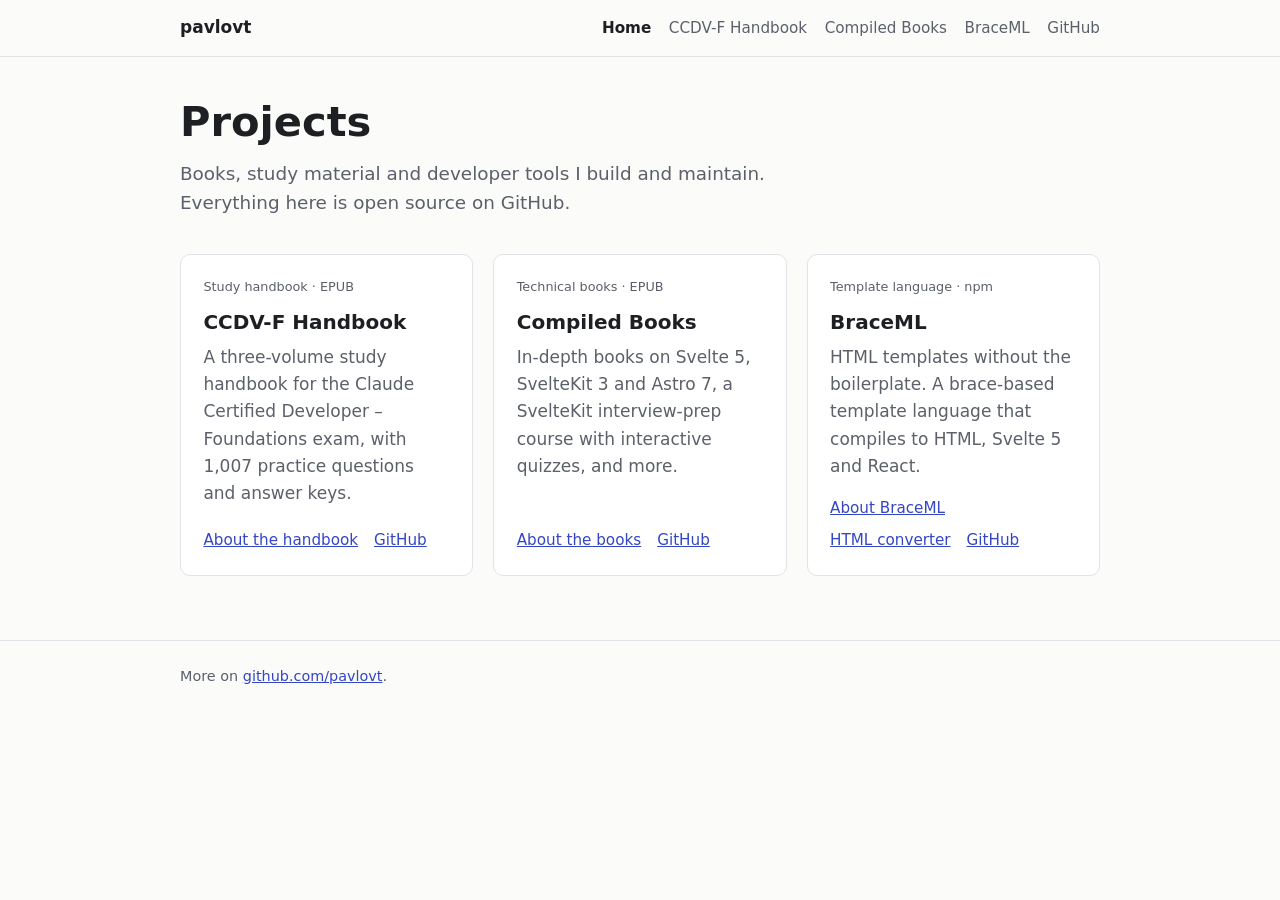
==== index.html @ 821352b3 "Turn the site into a project portfolio with a BraceML converter The home page now introduces the CCD" ====
<!doctype html>
<html lang="en">
<head>
<meta charset="utf-8">
<meta name="viewport" content="width=device-width, initial-scale=1">
<meta name="color-scheme" content="light dark">
<title>pavlovt · Projects</title>
<meta name="description" content="Projects by pavlovt: the CCDV-F study handbook, compiled technical books on Svelte, SvelteKit and Astro, and the BraceML template language.">
<link rel="stylesheet" href="style.css">
</head>
<body>
<header class="site-header">
  <div class="wrap">
    <a class="brand" href="./">pavlovt</a>
    <nav>
      <a href="./" aria-current="page">Home</a>
      <a href="projects/ccdv-f-handbook/">CCDV-F Handbook</a>
      <a href="projects/compiled-books/">Compiled Books</a>
      <a href="projects/braceml/">BraceML</a>
      <a href="https://github.com/pavlovt">GitHub</a>
    </nav>
  </div>
</header>

<main class="wrap">
  <h1>Projects</h1>
  <p class="lead">Books, study material and developer tools I build and maintain. Everything here is open source on GitHub.</p>

  <div class="cards">
    <article class="card">
      <span class="tag">Study handbook · EPUB</span>
      <h2>CCDV-F Handbook</h2>
      <p>A three-volume study handbook for the Claude Certified Developer – Foundations exam, with 1,007 practice questions and answer keys.</p>
      <div class="links">
        <a href="projects/ccdv-f-handbook/">About the handbook</a>
        <a href="https://github.com/pavlovt/ccdv-f-handbook">GitHub</a>
      </div>
    </article>

    <article class="card">
      <span class="tag">Technical books · EPUB</span>
      <h2>Compiled Books</h2>
      <p>In-depth books on Svelte 5, SvelteKit 3 and Astro 7, a SvelteKit interview-prep course with interactive quizzes, and more.</p>
      <div class="links">
        <a href="projects/compiled-books/">About the books</a>
        <a href="https://github.com/pavlovt/compiled-books">GitHub</a>
      </div>
    </article>

    <article class="card">
      <span class="tag">Template language · npm</span>
      <h2>BraceML</h2>
      <p>HTML templates without the boilerplate. A brace-based template language that compiles to HTML, Svelte 5 and React.</p>
      <div class="links">
        <a href="projects/braceml/">About BraceML</a>
        <a href="projects/braceml/#converter">HTML converter</a>
        <a href="https://github.com/pavlovt/braceml">GitHub</a>
      </div>
    </article>
  </div>
</main>

<footer class="site-footer">
  <div class="wrap">More on <a href="https://github.com/pavlovt">github.com/pavlovt</a>.</div>
</footer>
</body>
</html>
---- style.css ----
:root {
  color-scheme: light dark;
  --bg: light-dark(#fbfbfa, #16181c);
  --surface: light-dark(#ffffff, #1f2228);
  --text: light-dark(#1d1f23, #e6e7ea);
  --muted: light-dark(#5b606a, #a3a8b3);
  --border: light-dark(#e2e3e6, #2f333b);
  --accent: light-dark(#3346c4, #93a4ff);
  --accent-text: light-dark(#ffffff, #10131f);
  --code-bg: light-dark(#f2f3f5, #262a31);
  --radius: 10px;
  accent-color: var(--accent);
}

* { box-sizing: border-box; }

body {
  margin: 0;
  background: var(--bg);
  color: var(--text);
  font: 17px/1.6 system-ui, -apple-system, "Segoe UI", Roboto, sans-serif;
}

a { color: var(--accent); }
a:hover { text-decoration-thickness: 2px; }

.wrap {
  max-width: 60rem;
  margin: 0 auto;
  padding-inline: 1.25rem;
}

/* header */
.site-header { border-bottom: 1px solid var(--border); }
.site-header .wrap {
  display: flex;
  flex-wrap: wrap;
  align-items: center;
  gap: 0.5rem 1.5rem;
  padding-block: 0.9rem;
}
.brand {
  font-weight: 700;
  color: var(--text);
  text-decoration: none;
  margin-right: auto;
}
.site-header nav { display: flex; flex-wrap: wrap; gap: 0.25rem 1.1rem; }
.site-header nav a { color: var(--muted); text-decoration: none; font-size: 0.95rem; }
.site-header nav a:hover,
.site-header nav a[aria-current="page"] { color: var(--text); }
.site-header nav a[aria-current="page"] { font-weight: 600; }

main { padding-block: 2.5rem 4rem; }

h1 { font-size: clamp(1.9rem, 5vw, 2.6rem); line-height: 1.2; margin: 0 0 0.75rem; }
h2 { font-size: 1.45rem; margin: 2.75rem 0 0.75rem; }
h3 { font-size: 1.1rem; margin: 1.5rem 0 0.4rem; }
.lead { font-size: 1.15rem; color: var(--muted); max-width: 42rem; margin-top: 0; }
.muted { color: var(--muted); }
.small { font-size: 0.9rem; }

/* project cards */
.cards {
  display: grid;
  grid-template-columns: repeat(auto-fill, minmax(16rem, 1fr));
  gap: 1.25rem;
  margin-top: 2.25rem;
}
.card {
  display: flex;
  flex-direction: column;
  background: var(--surface);
  border: 1px solid var(--border);
  border-radius: var(--radius);
  padding: 1.4rem;
}
.card h2 { margin: 0 0 0.4rem; font-size: 1.25rem; }
.card p { margin: 0 0 1rem; color: var(--muted); }
.card .links { margin-top: auto; display: flex; flex-wrap: wrap; gap: 0.5rem 1rem; font-size: 0.95rem; }
.tag {
  display: inline-block;
  font-size: 0.8rem;
  color: var(--muted);
  margin-bottom: 0.5rem;
}

/* buttons */
.button, button {
  display: inline-block;
  font: inherit;
  font-size: 0.95rem;
  font-weight: 600;
  padding: 0.5rem 1rem;
  border-radius: 8px;
  border: 1px solid var(--accent);
  background: var(--accent);
  color: var(--accent-text);
  text-decoration: none;
  cursor: pointer;
}
.button.secondary, button.secondary {
  background: transparent;
  color: var(--accent);
}
.actions { display: flex; flex-wrap: wrap; gap: 0.6rem; margin: 1.25rem 0; }

/* tables and code */
.table-scroll { overflow-x: auto; }
table { border-collapse: collapse; width: 100%; font-size: 0.95rem; }
th, td { text-align: left; padding: 0.55rem 0.75rem; border-bottom: 1px solid var(--border); vertical-align: top; }
th { font-weight: 600; }

code, pre, textarea {
  font-family: ui-monospace, "Cascadia Code", Consolas, Menlo, monospace;
  font-size: 0.9rem;
}
code { background: var(--code-bg); padding: 0.1em 0.35em; border-radius: 4px; }
pre {
  background: var(--code-bg);
  padding: 1rem;
  border-radius: 8px;
  overflow-x: auto;
  line-height: 1.5;
}
pre code { background: none; padding: 0; }

.compare {
  display: grid;
  grid-template-columns: repeat(auto-fit, minmax(17rem, 1fr));
  gap: 1rem;
}
.compare h3 { margin-top: 0.5rem; }

ul.features li { margin-bottom: 0.3rem; }

/* converter */
.converter {
  background: var(--surface);
  border: 1px solid var(--border);
  border-radius: var(--radius);
  padding: 1.25rem;
}
.converter label { display: block; font-weight: 600; margin-bottom: 0.35rem; }
.converter .panes {
  display: grid;
  grid-template-columns: repeat(auto-fit, minmax(17rem, 1fr));
  gap: 1rem;
}
.converter textarea {
  width: 100%;
  min-height: 18rem;
  resize: vertical;
  padding: 0.75rem;
  border: 1px solid var(--border);
  border-radius: 8px;
  background: var(--bg);
  color: var(--text);
  line-height: 1.5;
  tab-size: 2;
}
.converter .options { display: flex; flex-wrap: wrap; align-items: center; gap: 0.75rem 1.25rem; margin-top: 1rem; }
.converter .options label { display: inline-flex; align-items: center; gap: 0.4rem; font-weight: 400; margin: 0; }
.converter .status { min-height: 1.5em; margin: 0.75rem 0 0; font-size: 0.9rem; color: var(--muted); }
.converter .status.error { color: light-dark(#b3261e, #ff8a80); }

.site-footer { border-top: 1px solid var(--border); padding-block: 1.5rem; color: var(--muted); font-size: 0.9rem; }
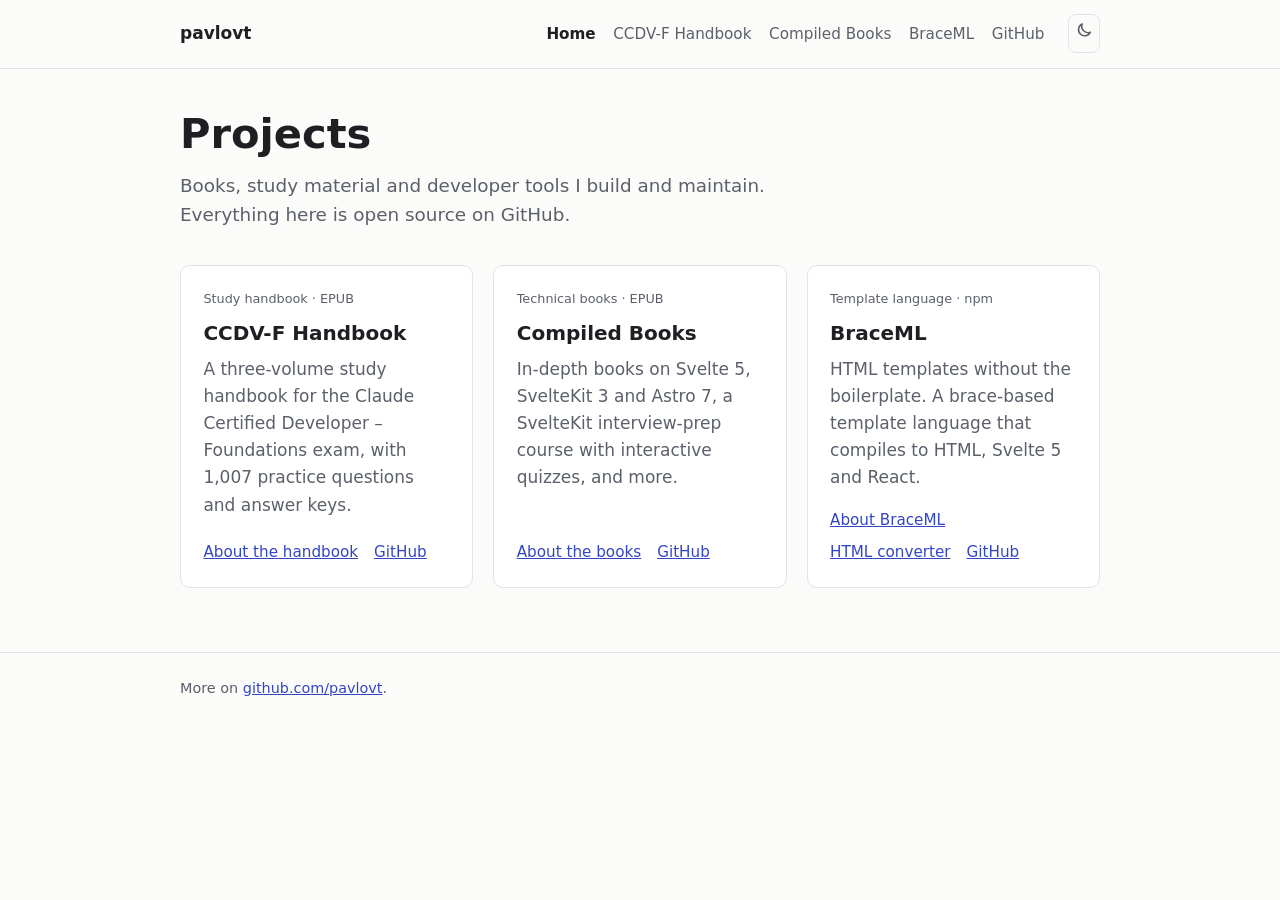
==== commit 13e5aaf3: "Add a light/dark theme toggle to every page The site still follows the system setting by default. Th" ====
--- a/index.html
+++ b/index.html
@@ -4,9 +4,11 @@
 <meta charset="utf-8">
 <meta name="viewport" content="width=device-width, initial-scale=1">
 <meta name="color-scheme" content="light dark">
+<script>try { document.querySelector('meta[name="color-scheme"]').content = localStorage.getItem('color-scheme') ?? 'light dark'; } catch {}</script>
 <title>pavlovt · Projects</title>
 <meta name="description" content="Projects by pavlovt: the CCDV-F study handbook, compiled technical books on Svelte, SvelteKit and Astro, and the BraceML template language.">
 <link rel="stylesheet" href="style.css">
+<script src="theme.js" defer></script>
 </head>
 <body>
 <header class="site-header">
@@ -19,6 +21,10 @@
       <a href="projects/braceml/">BraceML</a>
       <a href="https://github.com/pavlovt">GitHub</a>
     </nav>
+    <button type="button" class="theme-toggle" id="theme-toggle">
+      <span class="to-dark"><svg viewBox="0 0 24 24" aria-hidden="true"><path d="M20 14.5A8 8 0 0 1 9.5 4a8 8 0 1 0 10.5 10.5Z"/></svg><span class="visually-hidden">Switch to dark theme</span></span>
+      <span class="to-light"><svg viewBox="0 0 24 24" aria-hidden="true"><circle cx="12" cy="12" r="4"/><path d="M12 2v2M12 20v2M4.9 4.9l1.4 1.4M17.7 17.7l1.4 1.4M2 12h2M20 12h2M4.9 19.1l1.4-1.4M17.7 6.3l1.4-1.4"/></svg><span class="visually-hidden">Switch to light theme</span></span>
+    </button>
   </div>
 </header>
 
--- a/style.css
+++ b/style.css
@@ -165,3 +165,47 @@
 .converter .status.error { color: light-dark(#b3261e, #ff8a80); }
 
 .site-footer { border-top: 1px solid var(--border); padding-block: 1.5rem; color: var(--muted); font-size: 0.9rem; }
+
+/* theme override: theme.js sets the color-scheme meta to light, dark or "light dark" (system) */
+:root:has(> head > meta[name="color-scheme"][content="dark"]) { color-scheme: dark; }
+:root:has(> head > meta[name="color-scheme"][content="light"]) { color-scheme: light; }
+
+.theme-toggle {
+  display: inline-flex;
+  padding: 0.35rem;
+  background: transparent;
+  border: 1px solid var(--border);
+  border-radius: 8px;
+  color: var(--muted);
+}
+.theme-toggle:hover { color: var(--text); }
+.theme-toggle svg {
+  width: 1.15rem;
+  height: 1.15rem;
+  fill: none;
+  stroke: currentColor;
+  stroke-width: 2;
+  stroke-linecap: round;
+  stroke-linejoin: round;
+}
+.theme-toggle .to-light { display: none; }
+:root:has(> head > meta[name="color-scheme"][content="dark"]) .theme-toggle .to-dark { display: none; }
+:root:has(> head > meta[name="color-scheme"][content="dark"]) .theme-toggle .to-light { display: inline; }
+@media (prefers-color-scheme: dark) {
+  :root:has(> head > meta[name="color-scheme"][content="light dark"]) .theme-toggle .to-dark { display: none; }
+  :root:has(> head > meta[name="color-scheme"][content="light dark"]) .theme-toggle .to-light { display: inline; }
+}
+
+.visually-hidden {
+  position: absolute;
+  width: 1px;
+  height: 1px;
+  overflow: hidden;
+  clip-path: inset(50%);
+  white-space: nowrap;
+}
+
+@media (width < 40rem) {
+  .theme-toggle { order: 1; }
+  .site-header nav { order: 2; flex-basis: 100%; }
+}
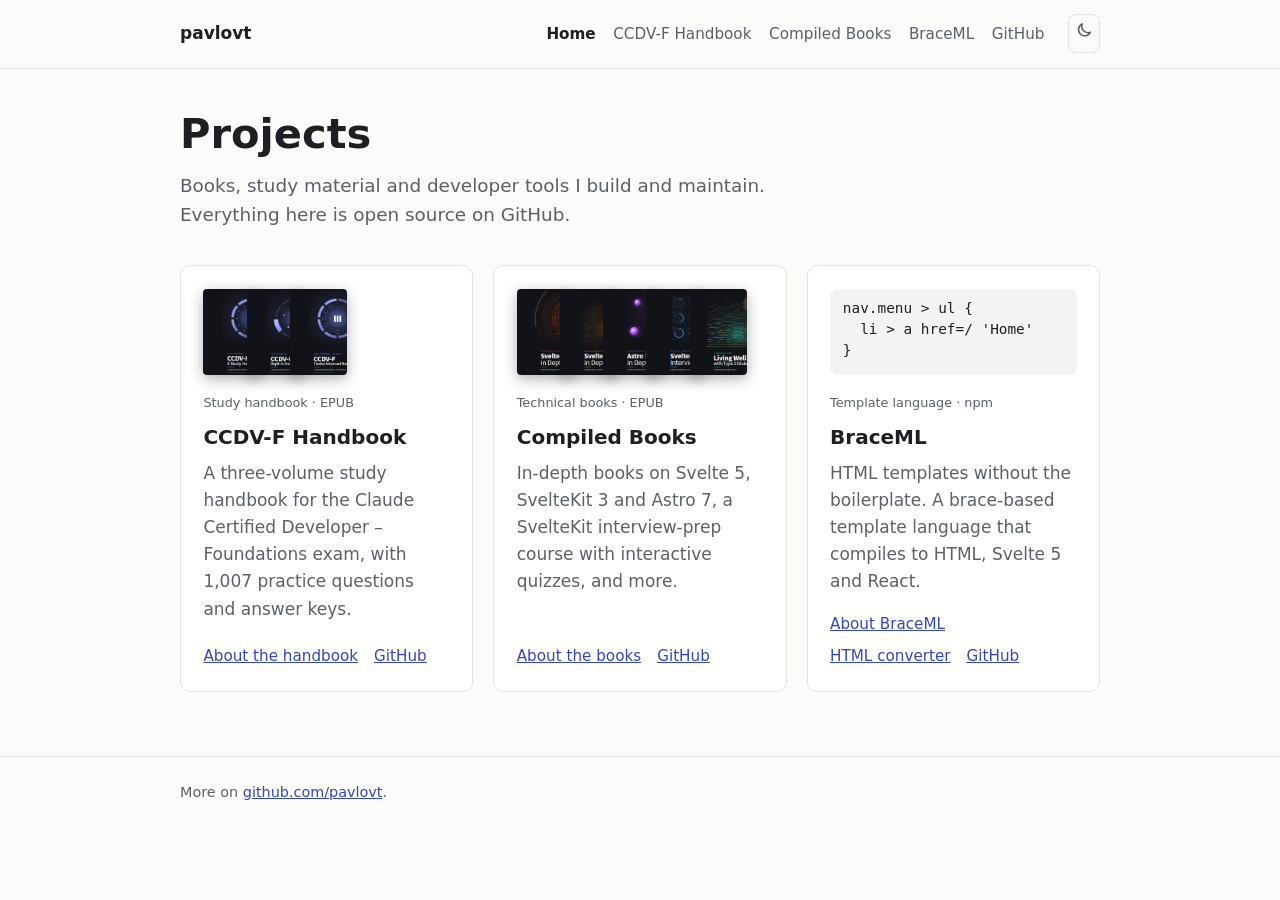
==== commit 7cd0cf20: "Show covers on the home page and make them smaller The home page cards for the handbook and the comp" ====
--- a/index.html
+++ b/index.html
@@ -7,7 +7,7 @@
 <script>try { document.querySelector('meta[name="color-scheme"]').content = localStorage.getItem('color-scheme') ?? 'light dark'; } catch {}</script>
 <title>pavlovt · Projects</title>
 <meta name="description" content="Projects by pavlovt: the CCDV-F study handbook, compiled technical books on Svelte, SvelteKit and Astro, and the BraceML template language.">
-<link rel="stylesheet" href="style.css">
+<link rel="stylesheet" href="style.css?v=4">
 <script src="theme.js" defer></script>
 </head>
 <body>
@@ -34,6 +34,7 @@
 
   <div class="cards">
     <article class="card">
+      <a class="covers" href="projects/ccdv-f-handbook/" tabindex="-1" aria-hidden="true"><img src="covers/ccdv-f-vol1.png" width="300" height="450" alt=""><img src="covers/ccdv-f-vol2.png" width="300" height="450" alt=""><img src="covers/ccdv-f-vol3.png" width="300" height="450" alt=""></a>
       <span class="tag">Study handbook · EPUB</span>
       <h2>CCDV-F Handbook</h2>
       <p>A three-volume study handbook for the Claude Certified Developer – Foundations exam, with 1,007 practice questions and answer keys.</p>
@@ -44,6 +45,7 @@
     </article>
 
     <article class="card">
+      <a class="covers" href="projects/compiled-books/" tabindex="-1" aria-hidden="true"><img src="covers/svelte-5-in-depth.png" width="300" height="450" alt=""><img src="covers/sveltekit-3-in-depth.png" width="300" height="450" alt=""><img src="covers/astro-7-in-depth.png" width="300" height="450" alt=""><img src="covers/sveltekit-interview-prep.png" width="300" height="450" alt=""><img src="covers/living-well-with-type-2-diabetes.png" width="300" height="450" alt=""></a>
       <span class="tag">Technical books · EPUB</span>
       <h2>Compiled Books</h2>
       <p>In-depth books on Svelte 5, SvelteKit 3 and Astro 7, a SvelteKit interview-prep course with interactive quizzes, and more.</p>
@@ -54,6 +56,9 @@
     </article>
 
     <article class="card">
+      <pre class="card-code" aria-hidden="true"><code>nav.menu &gt; ul {
+  li &gt; a href=/ 'Home'
+}</code></pre>
       <span class="tag">Template language · npm</span>
       <h2>BraceML</h2>
       <p>HTML templates without the boilerplate. A brace-based template language that compiles to HTML, Svelte 5 and React.</p>
--- a/style.css
+++ b/style.css
@@ -209,3 +209,48 @@
   .theme-toggle { order: 1; }
   .site-header nav { order: 2; flex-basis: 100%; }
 }
+
+/* book list: one book per row, cover | description | download */
+.book-list { width: 100%; border-collapse: collapse; margin-top: 0.5rem; }
+.book-list td { border: 0; padding: 0.9rem 1.5rem 0.9rem 0; vertical-align: middle; }
+.book-list td.cover { width: 5.5rem; }
+.book-list img {
+  display: block;
+  width: 5.5rem;
+  height: auto;
+  aspect-ratio: 2 / 3;
+  border-radius: 4px;
+  box-shadow: 0 6px 20px rgb(0 0 0 / 0.28);
+}
+.book-list .about strong { display: block; font-size: 1.05rem; margin-bottom: 0.25rem; }
+.book-list .about span { color: var(--muted); }
+.book-list td.get { padding-right: 0; text-align: right; white-space: nowrap; }
+@media (prefers-reduced-motion: no-preference) {
+  .book-list img { transition: transform 0.2s ease; }
+  .book-list a:hover img { transform: translateY(-3px); }
+}
+@media (width < 40rem) {
+  .book-list td { padding-right: 0.75rem; font-size: 0.92rem; }
+  .book-list td.cover, .book-list img { width: 3.75rem; }
+  .book-list td.get { white-space: normal; }
+  .book-list td.get .button { padding: 0.4rem 0.6rem; font-size: 0.85rem; text-align: center; }
+}
+
+/* home page cards: a strip of covers, or a code sample for BraceML */
+.card .covers { display: flex; margin-bottom: 1.1rem; }
+.card .covers img {
+  width: 3.6rem;
+  height: auto;
+  aspect-ratio: 2 / 3;
+  border-radius: 4px;
+  box-shadow: 0 4px 14px rgb(0 0 0 / 0.3);
+}
+.card .covers img + img { margin-left: -0.9rem; }
+.card-code {
+  margin: 0 0 1.1rem;
+  height: 5.4rem;
+  padding: 0.6rem 0.8rem;
+  font-size: 0.78rem;
+  line-height: 1.45;
+  overflow: hidden;
+}
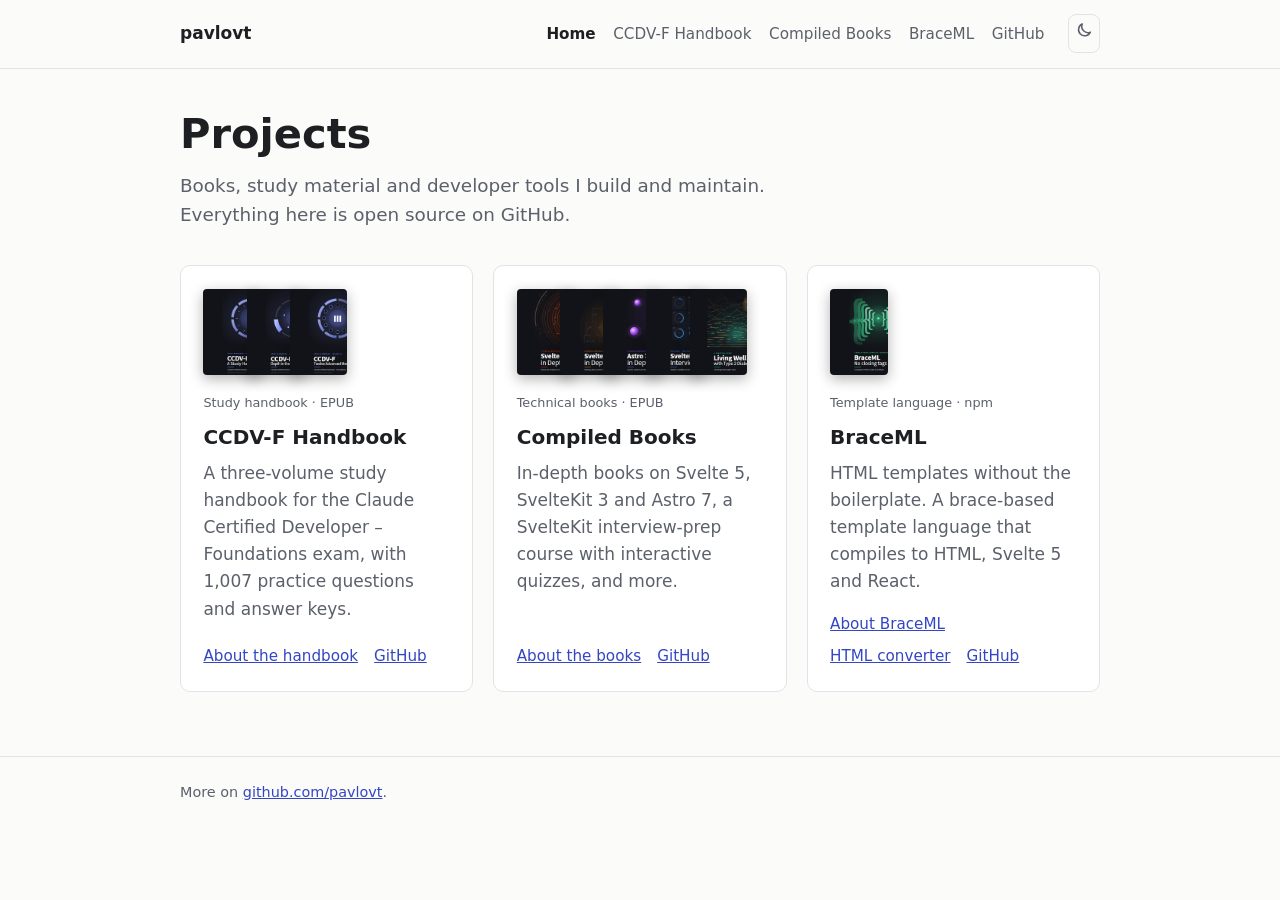
==== commit a37f3962: "Add a BraceML cover to its page and home card A geometric cover of nested braces, made by covers/mak" ====
--- a/index.html
+++ b/index.html
@@ -7,7 +7,7 @@
 <script>try { document.querySelector('meta[name="color-scheme"]').content = localStorage.getItem('color-scheme') ?? 'light dark'; } catch {}</script>
 <title>pavlovt · Projects</title>
 <meta name="description" content="Projects by pavlovt: the CCDV-F study handbook, compiled technical books on Svelte, SvelteKit and Astro, and the BraceML template language.">
-<link rel="stylesheet" href="style.css?v=4">
+<link rel="stylesheet" href="style.css?v=5">
 <script src="theme.js" defer></script>
 </head>
 <body>
@@ -56,9 +56,7 @@
     </article>
 
     <article class="card">
-      <pre class="card-code" aria-hidden="true"><code>nav.menu &gt; ul {
-  li &gt; a href=/ 'Home'
-}</code></pre>
+      <a class="covers" href="projects/braceml/" tabindex="-1" aria-hidden="true"><img src="covers/braceml.png" width="300" height="450" alt=""></a>
       <span class="tag">Template language · npm</span>
       <h2>BraceML</h2>
       <p>HTML templates without the boilerplate. A brace-based template language that compiles to HTML, Svelte 5 and React.</p>
--- a/style.css
+++ b/style.css
@@ -236,7 +236,7 @@
   .book-list td.get .button { padding: 0.4rem 0.6rem; font-size: 0.85rem; text-align: center; }
 }
 
-/* home page cards: a strip of covers, or a code sample for BraceML */
+/* home page cards: a strip of covers */
 .card .covers { display: flex; margin-bottom: 1.1rem; }
 .card .covers img {
   width: 3.6rem;
@@ -246,11 +246,19 @@
   box-shadow: 0 4px 14px rgb(0 0 0 / 0.3);
 }
 .card .covers img + img { margin-left: -0.9rem; }
-.card-code {
-  margin: 0 0 1.1rem;
-  height: 5.4rem;
-  padding: 0.6rem 0.8rem;
-  font-size: 0.78rem;
-  line-height: 1.45;
-  overflow: hidden;
-}
+
+/* project intro with its cover beside it */
+.hero { display: flex; gap: 2.5rem; align-items: flex-start; }
+.hero > div { flex: 1; }
+.hero-cover {
+  flex-shrink: 0;
+  width: 9rem;
+  height: auto;
+  aspect-ratio: 2 / 3;
+  border-radius: 5px;
+  box-shadow: 0 8px 26px rgb(0 0 0 / 0.3);
+}
+@media (width < 40rem) {
+  .hero { flex-direction: column-reverse; gap: 1.25rem; }
+  .hero-cover { width: 6rem; }
+}
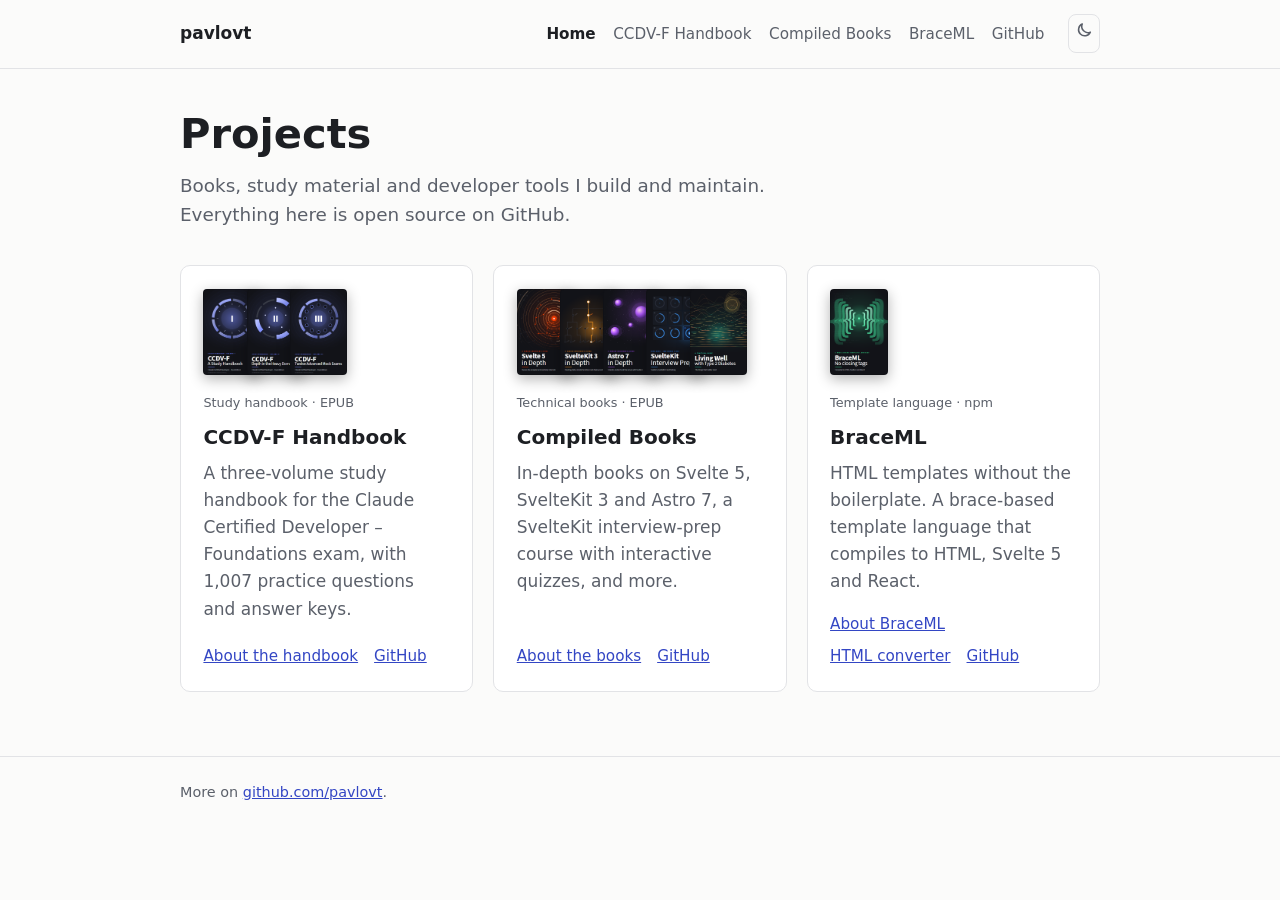
==== commit 59d7b031: "Fix cropped site covers; enlarge them and expand the CCDV-F descriptions Headless Chrome has a minim" ====
--- a/index.html
+++ b/index.html
@@ -7,7 +7,7 @@
 <script>try { document.querySelector('meta[name="color-scheme"]').content = localStorage.getItem('color-scheme') ?? 'light dark'; } catch {}</script>
 <title>pavlovt · Projects</title>
 <meta name="description" content="Projects by pavlovt: the CCDV-F study handbook, compiled technical books on Svelte, SvelteKit and Astro, and the BraceML template language.">
-<link rel="stylesheet" href="style.css?v=5">
+<link rel="stylesheet" href="style.css?v=6">
 <script src="theme.js" defer></script>
 </head>
 <body>
@@ -34,7 +34,7 @@
 
   <div class="cards">
     <article class="card">
-      <a class="covers" href="projects/ccdv-f-handbook/" tabindex="-1" aria-hidden="true"><img src="covers/ccdv-f-vol1.png" width="300" height="450" alt=""><img src="covers/ccdv-f-vol2.png" width="300" height="450" alt=""><img src="covers/ccdv-f-vol3.png" width="300" height="450" alt=""></a>
+      <a class="covers" href="projects/ccdv-f-handbook/" tabindex="-1" aria-hidden="true"><img src="covers/ccdv-f-vol1.png?v=2" width="300" height="450" alt=""><img src="covers/ccdv-f-vol2.png?v=2" width="300" height="450" alt=""><img src="covers/ccdv-f-vol3.png?v=2" width="300" height="450" alt=""></a>
       <span class="tag">Study handbook · EPUB</span>
       <h2>CCDV-F Handbook</h2>
       <p>A three-volume study handbook for the Claude Certified Developer – Foundations exam, with 1,007 practice questions and answer keys.</p>
@@ -45,7 +45,7 @@
     </article>
 
     <article class="card">
-      <a class="covers" href="projects/compiled-books/" tabindex="-1" aria-hidden="true"><img src="covers/svelte-5-in-depth.png" width="300" height="450" alt=""><img src="covers/sveltekit-3-in-depth.png" width="300" height="450" alt=""><img src="covers/astro-7-in-depth.png" width="300" height="450" alt=""><img src="covers/sveltekit-interview-prep.png" width="300" height="450" alt=""><img src="covers/living-well-with-type-2-diabetes.png" width="300" height="450" alt=""></a>
+      <a class="covers" href="projects/compiled-books/" tabindex="-1" aria-hidden="true"><img src="covers/svelte-5-in-depth.png?v=2" width="300" height="450" alt=""><img src="covers/sveltekit-3-in-depth.png?v=2" width="300" height="450" alt=""><img src="covers/astro-7-in-depth.png?v=2" width="300" height="450" alt=""><img src="covers/sveltekit-interview-prep.png?v=2" width="300" height="450" alt=""><img src="covers/living-well-with-type-2-diabetes.png?v=2" width="300" height="450" alt=""></a>
       <span class="tag">Technical books · EPUB</span>
       <h2>Compiled Books</h2>
       <p>In-depth books on Svelte 5, SvelteKit 3 and Astro 7, a SvelteKit interview-prep course with interactive quizzes, and more.</p>
@@ -56,7 +56,7 @@
     </article>
 
     <article class="card">
-      <a class="covers" href="projects/braceml/" tabindex="-1" aria-hidden="true"><img src="covers/braceml.png" width="300" height="450" alt=""></a>
+      <a class="covers" href="projects/braceml/" tabindex="-1" aria-hidden="true"><img src="covers/braceml.png?v=2" width="300" height="450" alt=""></a>
       <span class="tag">Template language · npm</span>
       <h2>BraceML</h2>
       <p>HTML templates without the boilerplate. A brace-based template language that compiles to HTML, Svelte 5 and React.</p>
--- a/style.css
+++ b/style.css
@@ -213,10 +213,11 @@
 /* book list: one book per row, cover | description | download */
 .book-list { width: 100%; border-collapse: collapse; margin-top: 0.5rem; }
 .book-list td { border: 0; padding: 0.9rem 1.5rem 0.9rem 0; vertical-align: middle; }
-.book-list td.cover { width: 5.5rem; }
+.book-list td.cover { width: 6.6rem; text-align: center; }
 .book-list img {
   display: block;
-  width: 5.5rem;
+  width: 6.6rem;
+  margin-inline: auto;
   height: auto;
   aspect-ratio: 2 / 3;
   border-radius: 4px;
@@ -231,7 +232,7 @@
 }
 @media (width < 40rem) {
   .book-list td { padding-right: 0.75rem; font-size: 0.92rem; }
-  .book-list td.cover, .book-list img { width: 3.75rem; }
+  .book-list td.cover, .book-list img { width: 4.5rem; }
   .book-list td.get { white-space: normal; }
   .book-list td.get .button { padding: 0.4rem 0.6rem; font-size: 0.85rem; text-align: center; }
 }
@@ -262,3 +263,9 @@
   .hero { flex-direction: column-reverse; gap: 1.25rem; }
   .hero-cover { width: 6rem; }
 }
+
+/* covers are dark, so a hairline frame shows their full shape on a dark page */
+.book-list img, .card .covers img, .hero-cover {
+  outline: 1px solid light-dark(rgb(0 0 0 / 0.08), rgb(255 255 255 / 0.16));
+  outline-offset: -1px;
+}
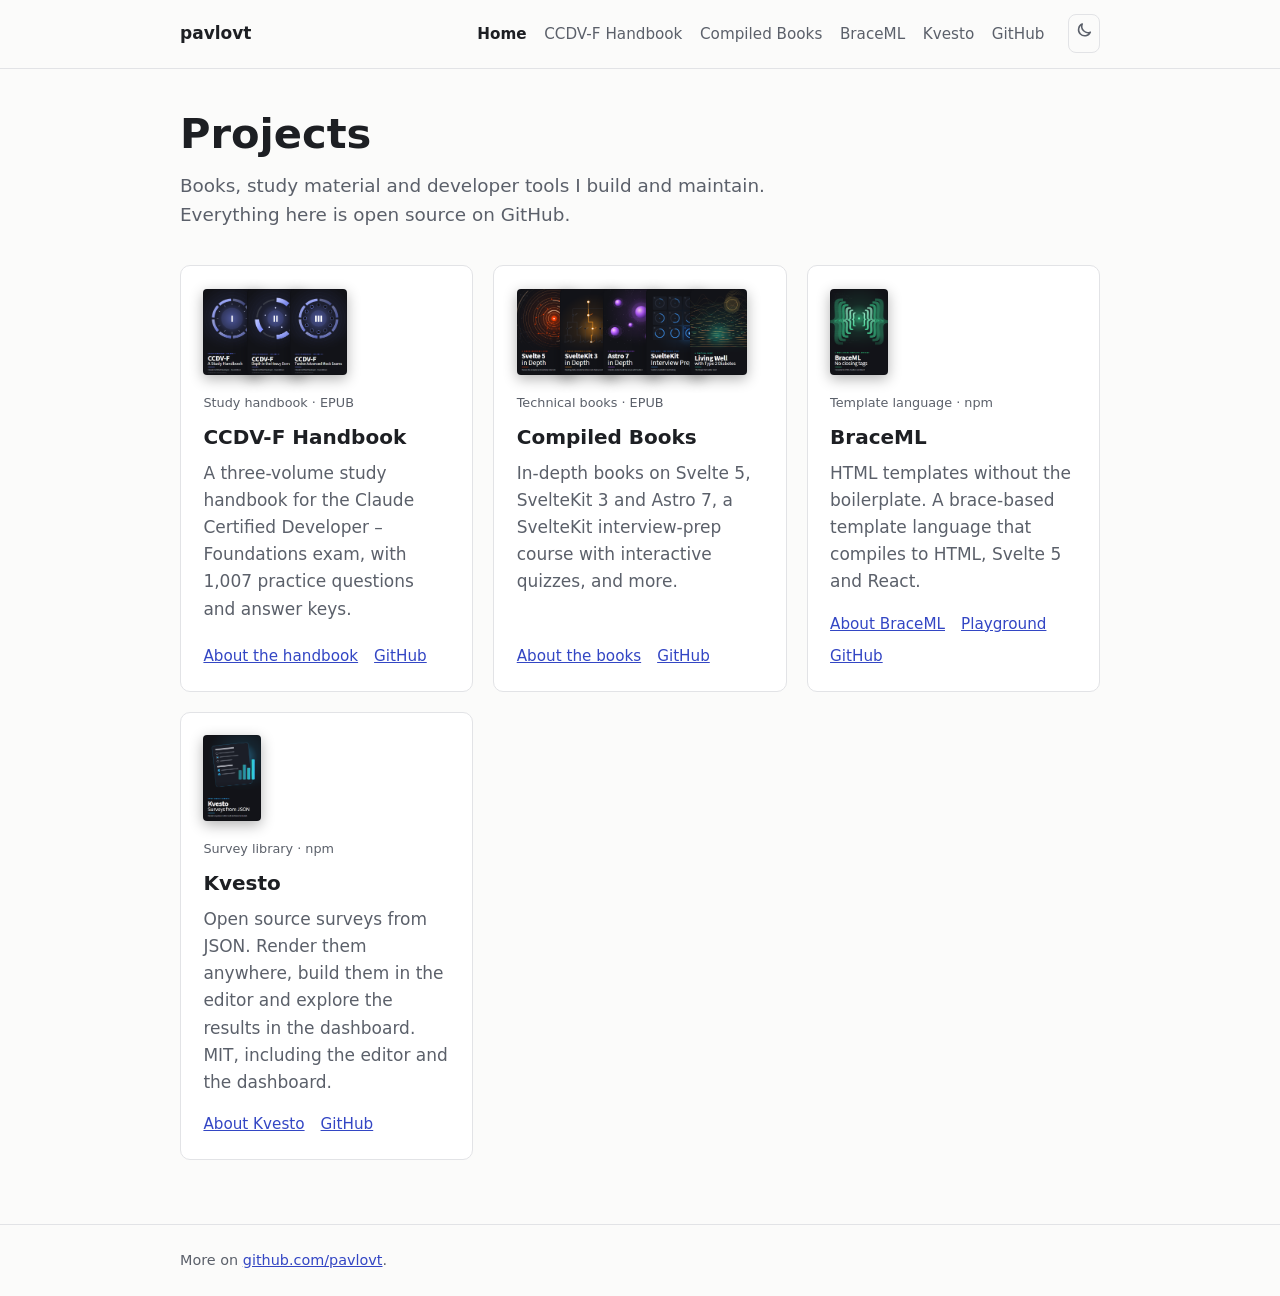
==== commit d07440b1: "Add Kvesto and link the BraceML playground Kvesto gets a home card, a page, a nav link on every page" ====
--- a/index.html
+++ b/index.html
@@ -6,8 +6,8 @@
 <meta name="color-scheme" content="light dark">
 <script>try { document.querySelector('meta[name="color-scheme"]').content = localStorage.getItem('color-scheme') ?? 'light dark'; } catch {}</script>
 <title>pavlovt · Projects</title>
-<meta name="description" content="Projects by pavlovt: the CCDV-F study handbook, compiled technical books on Svelte, SvelteKit and Astro, and the BraceML template language.">
-<link rel="stylesheet" href="style.css?v=6">
+<meta name="description" content="Projects by pavlovt: the CCDV-F study handbook, compiled technical books on Svelte, SvelteKit and Astro, the BraceML template language, and the Kvesto survey library.">
+<link rel="stylesheet" href="style.css?v=7">
 <script src="theme.js" defer></script>
 </head>
 <body>
@@ -19,6 +19,7 @@
       <a href="projects/ccdv-f-handbook/">CCDV-F Handbook</a>
       <a href="projects/compiled-books/">Compiled Books</a>
       <a href="projects/braceml/">BraceML</a>
+      <a href="projects/kvesto/">Kvesto</a>
       <a href="https://github.com/pavlovt">GitHub</a>
     </nav>
     <button type="button" class="theme-toggle" id="theme-toggle">
@@ -62,8 +63,19 @@
       <p>HTML templates without the boilerplate. A brace-based template language that compiles to HTML, Svelte 5 and React.</p>
       <div class="links">
         <a href="projects/braceml/">About BraceML</a>
-        <a href="projects/braceml/#converter">HTML converter</a>
+        <a href="https://pavlovt.github.io/braceml/">Playground</a>
         <a href="https://github.com/pavlovt/braceml">GitHub</a>
+      </div>
+    </article>
+
+    <article class="card">
+      <a class="covers" href="projects/kvesto/" tabindex="-1" aria-hidden="true"><img src="covers/kvesto.png?v=1" width="300" height="450" alt=""></a>
+      <span class="tag">Survey library · npm</span>
+      <h2>Kvesto</h2>
+      <p>Open source surveys from JSON. Render them anywhere, build them in the editor and explore the results in the dashboard. MIT, including the editor and the dashboard.</p>
+      <div class="links">
+        <a href="projects/kvesto/">About Kvesto</a>
+        <a href="https://github.com/pavlovt/kvesto">GitHub</a>
       </div>
     </article>
   </div>
--- a/style.css
+++ b/style.css
@@ -134,36 +134,6 @@
 
 ul.features li { margin-bottom: 0.3rem; }
 
-/* converter */
-.converter {
-  background: var(--surface);
-  border: 1px solid var(--border);
-  border-radius: var(--radius);
-  padding: 1.25rem;
-}
-.converter label { display: block; font-weight: 600; margin-bottom: 0.35rem; }
-.converter .panes {
-  display: grid;
-  grid-template-columns: repeat(auto-fit, minmax(17rem, 1fr));
-  gap: 1rem;
-}
-.converter textarea {
-  width: 100%;
-  min-height: 18rem;
-  resize: vertical;
-  padding: 0.75rem;
-  border: 1px solid var(--border);
-  border-radius: 8px;
-  background: var(--bg);
-  color: var(--text);
-  line-height: 1.5;
-  tab-size: 2;
-}
-.converter .options { display: flex; flex-wrap: wrap; align-items: center; gap: 0.75rem 1.25rem; margin-top: 1rem; }
-.converter .options label { display: inline-flex; align-items: center; gap: 0.4rem; font-weight: 400; margin: 0; }
-.converter .status { min-height: 1.5em; margin: 0.75rem 0 0; font-size: 0.9rem; color: var(--muted); }
-.converter .status.error { color: light-dark(#b3261e, #ff8a80); }
-
 .site-footer { border-top: 1px solid var(--border); padding-block: 1.5rem; color: var(--muted); font-size: 0.9rem; }
 
 /* theme override: theme.js sets the color-scheme meta to light, dark or "light dark" (system) */
@@ -230,11 +200,14 @@
   .book-list img { transition: transform 0.2s ease; }
   .book-list a:hover img { transform: translateY(-3px); }
 }
+/* on phones the download button moves under the description, beside the cover */
 @media (width < 40rem) {
-  .book-list td { padding-right: 0.75rem; font-size: 0.92rem; }
-  .book-list td.cover, .book-list img { width: 4.5rem; }
-  .book-list td.get { white-space: normal; }
-  .book-list td.get .button { padding: 0.4rem 0.6rem; font-size: 0.85rem; text-align: center; }
+  .book-list, .book-list tbody { display: block; }
+  .book-list tr { display: grid; grid-template-columns: 4.5rem 1fr; column-gap: 0.9rem; padding-block: 0.9rem; }
+  .book-list td { display: block; padding: 0; font-size: 0.92rem; }
+  .book-list td.cover { grid-row: span 2; width: auto; }
+  .book-list img { width: 4.5rem; margin-inline: 0; }
+  .book-list td.get { grid-column: 2; text-align: left; margin-top: 0.6rem; }
 }
 
 /* home page cards: a strip of covers */
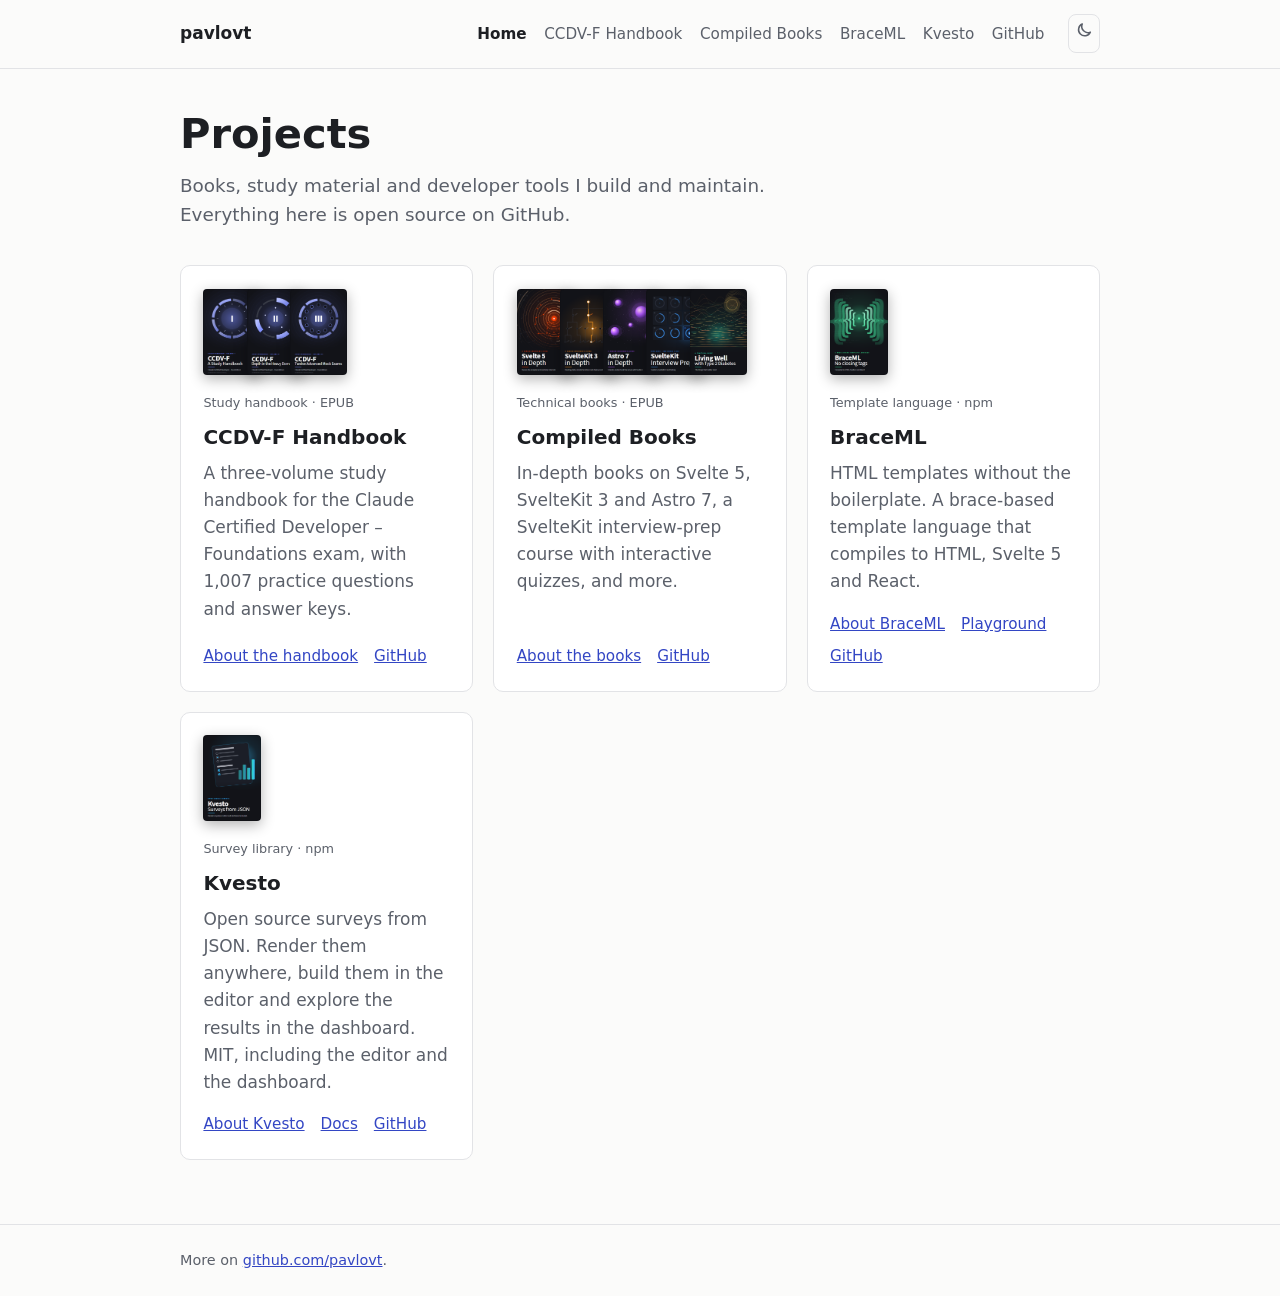
==== commit 9abe9e75: "Link the Kvesto documentation and editor demo The Kvesto page gets Documentation and "Try the editor" ====
--- a/index.html
+++ b/index.html
@@ -75,6 +75,7 @@
       <p>Open source surveys from JSON. Render them anywhere, build them in the editor and explore the results in the dashboard. MIT, including the editor and the dashboard.</p>
       <div class="links">
         <a href="projects/kvesto/">About Kvesto</a>
+        <a href="https://pavlovt.github.io/kvesto/">Docs</a>
         <a href="https://github.com/pavlovt/kvesto">GitHub</a>
       </div>
     </article>
